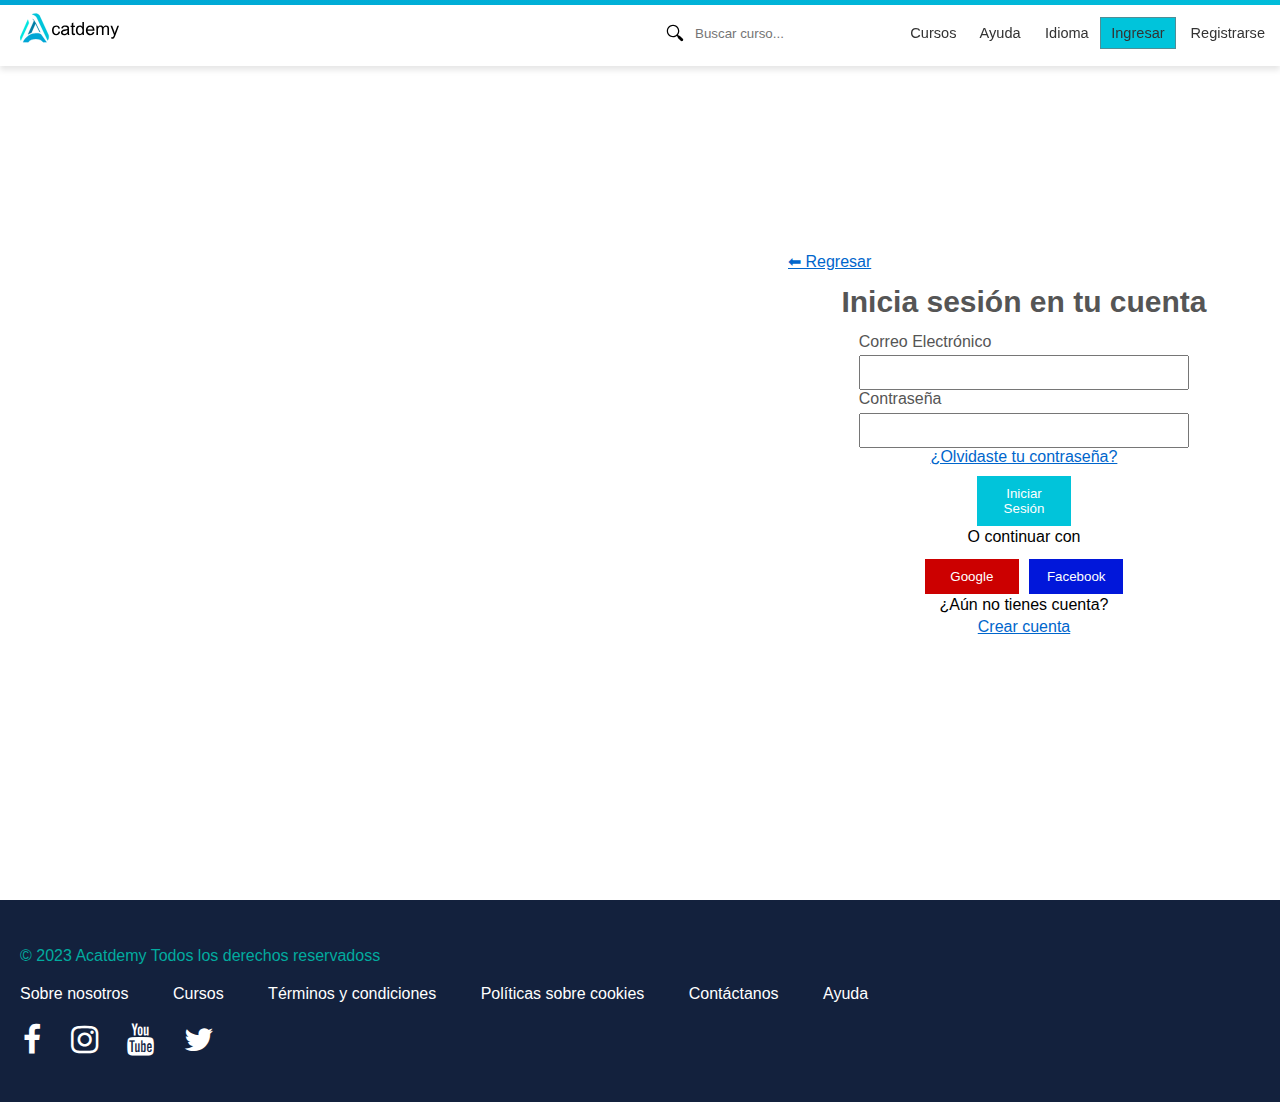
==== Acatdemy/Inter_Inic_Sess/index.html @ 8dd28df3 "Actualizacion de direcciones" ====
<!DOCTYPE html>
<html lang="es">
<head>
    <meta charset="UTF-8">
    <meta name="viewport" content="width=device-width, initial-scale=1.0">
    <link rel="icon" href="Pictures/log_1.svg" type="image/x-icon">
    <link rel="stylesheet" href="Styles/plantilla.css">
    <link rel="stylesheet" href="https://cdnjs.cloudflare.com/ajax/libs/font-awesome/5.15.3/css/all.min.css">
    <!--FONT AWESOME-->
    <link rel="stylesheet" href="https://cdnjs.cloudflare.com/ajax/libs/font-awesome/4.7.0/css/font-awesome.min.css">
    <!--GOOGLE FONTS-->
    <link rel="preconnect" href="https://fonts.gstatic.com">
    <link href="https://fonts.googleapis.com/css2?family=Fredoka+One&family=Play&display=swap" rel="stylesheet"> 
    <script src="https://code.jquery.com/jquery-3.6.0.min.js"></script>
    <script src="Js/plantilla.js" defer></script>
    <title>INICIAR SESION</title>
</head>
<body>
    <header class="page-wrapper">
            <div class="nav-wrapper">
                <div class="grad-bar"></div>
                    <nav class="navbar">
                        <a href="#"><img src="Pictures/cambiado.svg" alt="Company Logo" class="lo"></a>
                        <div class="menu-toggle" id="mobile-menu">
                            <span class="bar"></span>
                            <span class="bar"></span>
                            <span class="bar"></span>
                        </div>
                        <ul class="nav no-search">
                            <li class="nav-item" id="ocultar">
                                <img src="Pictures/lupa.svg" height="20px" alt="" id="lupaImagen">
                                <input type="text" id="search-input" class="search-input" placeholder="Buscar curso...">
                                <ul id="suggestions" class="dropdown-content"></ul>
                            </li>
                            <li class="nav-item"><a href="http://167.172.137.234/moodleacatdemi/" id="cursos">Cursos</a></li>
                            <li class="nav-item"><a href="#" id="ayuda">Ayuda</a></li>
                            <li class="nav-item">
                                <div class="dropdown" id="idiomaDropdown">
                                    <a href="#"><span id="idioma">Idioma</span></a>
                                    <div class="dropdown-content">
                                        <div id="ingles" class="dropdown-option" onclick="cambiarIdioma('en')">Inglés</div>
                                        <div id="espanol" class="dropdown-option" onclick="cambiarIdioma('es')">Español</div>
                                        <div id="frances" class="dropdown-option" onclick="cambiarIdioma('fr')">Francés</div>
                                    </div>
                                </div>
                            </li>
                            <li class="nav-item iniciar"><a id="iniciar" href="#">Ingresar</a></li>
                            <li class="nav-item crear"><a id="registrarse" href="#">Registrarse</a></li>
                        </ul>
                    </nav>
                </div>
    </header>
    <main>
        <div class="welcome-section center-text">
            <div class="left-section">
                <div class="text-overlay">
                    <p>¡Bienvenido de nuevo!</p>
                    <p1>Estamos emocionados de tenerte de vuelta. ¡Comienza tu aprendizaje ahora!</p1>
                </div>
                <img src="https://cdn.pixabay.com/photo/2016/03/26/13/09/cup-of-coffee-1280537_1280.jpg" alt="Bienvenido de nuevo">
            </div>
            <div class="right-section">
                <form action="http://167.172.137.234/moodleacatdemi/login/index.php" method="post" id="login">
                    <a href="http://167.172.137.234/moodleacatdemi/">⬅ Regresar</a>
                    <p class="inic">Inicia sesión en tu cuenta</p>
                    <label for="email">Correo Electrónico</label>
                    <input type="text" name="username" id="username">
                    <label for="password">Contraseña</label>
                    <input type="password" id="password" name="password">
                    <a href="http://167.172.137.234/moodleacatdemi/login/forgot_password.php" class="forgot-password">¿Olvidaste tu contraseña?</a>
                    <button class="blue-button" id="loginbtn" type="submit">Iniciar Sesión</button>
                    <p>O continuar con</p>
                    <div class="button-group">
                        <button class="red-button">Google</button>
                        <button class="blue-button1">Facebook</button>
                    </div>
                    <p>¿Aún no tienes cuenta? <a href="https://www.google.com"  class="create-account">Crear cuenta</a></p>
                </form>
            </div>
        </div>
    </main>
    <footer>
        <div class="footer">

            <div class="row reser">
                <ul>
                    <li id="fo1">© 2023 Acatdemy Todos los derechos reservadoss</li>
                <ul>
                
            </div>
            
            <div class="row">
                <ul>
                    <li id="fo2"><a href="#">Sobre nosotros</a></li>
                    <li id="fo3"><a href="http://167.172.137.234/moodleacatdemi/">Cursos</a></li>
                    <li id="fo4"><a href="#">Términos y condiciones</a></li>
                    <li id="fo5"><a href="#">Políticas sobre cookies</a></li>
                    <li id="fo6"><a href="#">Contáctanos</a></li>
                    <li id="fo7"><a href="#">Ayuda</a></li>
                </ul>
            </div>
            
            <div class="row iconos">
                <a href="https://www.facebook.com/cat.trujillo.edu?mibextid=ZbWKwL"><i class="fa fa-facebook"></i></a>
                <a href="#"><i class="fa fa-instagram"></i></a>
                <a href="#"><i class="fa fa-youtube"></i></a>
                <a href="#"><i class="fa fa-twitter"></i></a>
                </ul>
            </div>
        </div>
    </footer>
    
    
        <script>
            // Array de opciones de sugerencias
            const opciones = ["programacion en python", "redes y topologias", "switch"];
            const lupaImagen = document.getElementById("lupaImagen");

            // Maneja el clic en la imagen de la lupa
            lupaImagen.addEventListener("click", function () {
                const searchInput = document.getElementById("search-input");

                // Activa el input de búsqueda y enfócalo
                searchInput.classList.add("search-active");
                searchInput.focus();
            });
            // Función para mostrar sugerencias
            function mostrarSugerencias(inputValue) {
                const suggestions = opciones.filter((opcion) =>
                    opcion.toLowerCase().includes(inputValue.toLowerCase())
                );

                const suggestionsList = document.getElementById("suggestions");

                // Limpia la lista de sugerencias previas
                suggestionsList.innerHTML = "";

                // Calcula la posición y el ancho de la barra de búsqueda
                const searchInput = document.getElementById("search-input");
                const inputRect = searchInput.getBoundingClientRect();
                const inputWidth = inputRect.width;
                const inputTop = inputRect.bottom;

                // Actualiza la posición de la lista de sugerencias
                suggestionsList.style.width = inputWidth + "px";
                suggestionsList.style.top = inputTop + "px";
                suggestionsList.style.left = inputRect.left + "px";

                // Muestra u oculta la lista de sugerencias según si hay coincidencias
                if (inputValue.length > 0 && suggestions.length > 0) {
                    // Agrega las sugerencias coincidentes a la lista
                    suggestions.forEach((suggestion) => {
                    const listItem = document.createElement("li");
                    listItem.textContent = suggestion;
                    listItem.classList.add("dropdown-option");
                    suggestionsList.appendChild(listItem);
                    });

                    suggestionsList.style.display = "block";
                } else if(inputValue.length === 0) {
                        suggestionsList.style.display = "none"; // Oculta la lista si está vacío
                }else {
                // Si no hay coincidencias, muestra el mensaje "Curso no encontrado"
                const listItem = document.createElement("li");
                listItem.textContent = "Curso no encontrado";
                listItem.classList.add("dropdown-option");
                suggestionsList.appendChild(listItem);
                suggestionsList.style.display = "block";
                }
            }

            // Función para manejar el redireccionamiento
            function redirigirURL(url) {
                window.location.href = url;
            }

            // Maneja el clic en una sugerencia para llenar la barra de búsqueda
            document.getElementById("suggestions").addEventListener("click", function (event) {
                const clickedSuggestion = event.target.textContent;
                this.style.display = "none";

                switch (clickedSuggestion) {
                    case "Curso no encontrado":
                    // Aquí puedes manejar el comportamiento personalizado para "Curso no encontrado"
                    // Por ejemplo, mostrar un mensaje de error o realizar otra acción.
                    break;
                    case "redes y topologias":
                    // Redirige al usuario a cursos.html
                    redirigirURL("cursos.html");
                    break;
                    case "switch":
                    // Redirige al usuario a home.html
                    redirigirURL("home.html");
                    break;
                    case "programacion en python":
                    // Redirige al usuario a google.com
                    redirigirURL("https://www.google.com");
                    break;
                    default:
                    // Por defecto, redirige al usuario a home.html
                    redirigirURL("home.html");
                }
            });

            // Maneja el evento de cambio en el input de búsqueda
            document.getElementById("search-input").addEventListener("input", function () {
                const inputValue = this.value;
                mostrarSugerencias(inputValue);
            });

            // Cerrar la lista de sugerencias si se hace clic en cualquier lugar fuera de ella
            document.addEventListener("click", function (event) {
                if (!event.target.closest(".search-input")) {
                    document.getElementById("suggestions").style.display = "none";
                }
            });

            // PARA EL IDIOMA
            function traducirPlaceholder(idElemento, idioma) {
                const placeholderOriginal = document.getElementById(idElemento).getAttribute("placeholder");
                const urlTraduccion = `https://translate.googleapis.com/translate_a/single?client=gtx&sl=auto&tl=${idioma}&dt=t&q=${encodeURIComponent(placeholderOriginal)}`;

                fetch(urlTraduccion)
                    .then(response => response.json())
                    .then(data => {
                        const placeholderTraducido = data[0][0][0];
                        document.getElementById(idElemento).setAttribute("placeholder", placeholderTraducido);
                    })
                    .catch(error => {
                        console.error(`Error al traducir el placeholder de ${idElemento}:`, error);
                    });
            }

            function traducirElemento(idElemento, idioma) {
                const textoOriginal = document.getElementById(idElemento).textContent;
                const urlTraduccion = `https://translate.googleapis.com/translate_a/single?client=gtx&sl=auto&tl=${idioma}&dt=t&q=${encodeURIComponent(textoOriginal)}`;

                fetch(urlTraduccion)
                    .then(response => response.json())
                    .then(data => {
                        const textoTraducido = data[0][0][0];
                        document.getElementById(idElemento).textContent = textoTraducido;
                    })
                    .catch(error => {
                        console.error(`Error al traducir ${idElemento}:`, error);
                    });
            }

            function cambiarIdioma(idioma) {
                const elementosTraducibles = {
                    cursos: "cursos",
                    ayuda: "ayuda",
                    buscar: "search-input",
                    idioma: "idioma",
                    espanol: "espanol",
                    frances: "frances",
                    ingles: "ingles",
                    iniciar: "iniciar",
                    registrarse: "registrarse",
                    fo1: "fo1",
                    fo2: "fo2",
                    fo3: "fo3",
                    fo4: "fo4",
                    fo5: "fo5",
                    fo6: "fo6",
                    fo7: "fo7"
                };

                for (const id in elementosTraducibles) {
                    if (id === "buscar") {
                        traducirPlaceholder(elementosTraducibles[id], idioma);
                    } else {
                        traducirElemento(elementosTraducibles[id], idioma);
                    }
                }
            }
        </script>
</body>
</html>
---- Acatdemy/Inter_Inic_Sess/Styles/plantilla.css ----
/* Pa las secciones */
* {
    margin: 0;
    padding: 0;
    box-sizing: border-box;
    font-family: 'Lato', 'Arial', sans-serif;
}


h1{
    color: #ffffff;
    text-align: center;
    line-height: 1.4;
}

h3, p {
    color: #000000;
    text-align: center;
    line-height: 1.4;
}

h2 {
    color: #000;
    font-size: 1.3rem;
    text-align: center;
    line-height: 1.4;
    margin-bottom: 10px;
}


/* BASIC SETUP */

.page-wrapper {
    width: 100%;
    height: 20%;
}

.nav-wrapper {
    width: 100%;
    position: -webkit-sticky; /* Safari */
    position: sticky;
    top: 0;
    background-color: #fff;
    z-index: 99;
}

.grad-bar {
    width: 100%;
    position: fixed;
    height: 5px;
    background: linear-gradient(-45deg, #02e7e1, #017ca5, #01c4db, #00a6d5);
    /* position: absolute;
    z-index: 100; */
    background-size: 400% 400%;
        -webkit-animation: gradbar 15s ease infinite;
        -moz-animation: gradbar 15s ease infinite;
        animation: gradbar 15s ease infinite;
    z-index: 100;
}
/* NAVIGATION */

.navbar {
    display: grid;
    grid-template-columns: 3fr 3fr;
    position: fixed;

    align-items: center;
    height: 66px;
    top: 0;
    width: 100%;
    background-color: #fff;
    box-shadow: 0px 4px 6px rgba(0, 0, 0, 0.1);
    z-index: 99;
}

.navbar img {
    height: 38px;
    justify-self: start;
    margin-left: 20px;
}

img#lupaImagen {
    height: 20px;
    margin-right: 5px;
    justify-self: start;
    margin-left: 25px;
}

.navbar ul {
    list-style: none;
    display: grid;
    grid-template-columns: repeat(6,1fr);
    justify-self: end;
}

.nav-item {
    display: flex; /* Habilita Flexbox en los elementos con la clase "nav-item" */
    align-items: center; /* Centra verticalmente el contenido */
    justify-content: center; /* Centra horizontalmente el contenido */
}

.fas.fa-search {
    display: flex; /* Habilita Flexbox en los elementos con la clase "nav-item" */
    align-items: center; /* Centra verticalmente el contenido */
    justify-content: center; /* Centra horizontalmente el contenido */
}

.nav-item a {
    color: #333333;
    font-size: 0.91rem;
    font-weight: 500;
    text-decoration: none;
    transition: color 0.3s ease-out;
    padding: 0px 10px;
}


li .nav-item{
    align-items: center;
    justify-content: center;
}

.nav-item a:hover {
    color: #00c4db;
}

.nav-item.iniciar a{
    padding: 7px 10px;
    background: #00c4db;
    border: 1px #4f8e96 solid;
    align-items: center;
    justify-content: center;
    text-align: center;
}
.nav-item.iniciar a:hover{
    color: white;
}
.nav-item.crear a{
    padding: 7px 15px;
}

.dropdown {
    position: relative;
    display: inline-block;
}

/* Solucionar el problema de la lista desplegable */
.dropdown-content {
    display: none;
    position: absolute;
    background-color: #f9f9f9;
    min-width: 160px;
    box-shadow: 0px 8px 16px 0px rgba(0,0,0,0.2);
    z-index: 101;
    left: 0;
    top: 100%; /* Ajustar la posición superior */
}

.dropdown:hover .dropdown-content {
    display: block;
}

/* Estilos para los elementos de la lista */
.dropdown-option {
    padding: 12px 16px;
    text-decoration: none;
    display: block;
    cursor: pointer;
}

#suggestions {
    display: none;
    position: absolute;
    width: 100%;
    background-color: #fff;
    border: 1px solid #ccc;
    box-shadow: 0px 4px 8px rgba(0, 0, 0, 0.2);
    z-index: 100;
    top: 100%; /* Coloca la lista debajo de la barra de búsqueda */
}
.nav-item input[type="text"] {
    padding: 5px;
    border: none;
    border-radius: 3px;
    margin-right: 10px;
    width: 200px;
}

li.dropdown-option:hover{
    color: #00c4db;
}

/* MOBILE MENU & ANIMATION */

.menu-toggle .bar{
    width: 25px;
    height: 3px;
    background-color: #3f3f3f;
    margin: 5px auto;
    -webkit-transition: all 0.3s ease-in-out;
    -o-transition: all 0.3s ease-in-out;
    transition: all 0.3s ease-in-out;
}

.menu-toggle {
    justify-self: end;
    margin-right: 25px;
    display: none;
}

.menu-toggle:hover{
    cursor: pointer;
}

#mobile-menu.is-active .bar:nth-child(2){
    opacity: 0;
}

#mobile-menu.is-active .bar:nth-child(1){
    -webkit-transform: translateY(8px) rotate(45deg);
    -ms-transform: translateY(8px) rotate(45deg);
    -o-transform: translateY(8px) rotate(45deg);
    transform: translateY(8px) rotate(45deg);
}

#mobile-menu.is-active .bar:nth-child(3){
    -webkit-transform: translateY(-8px) rotate(-45deg);
    -ms-transform: translateY(-8px) rotate(-45deg);
    -o-transform: translateY(-8px) rotate(-45deg);
    transform: translateY(-8px) rotate(-45deg);
}
.dropdown-option:hover{
    color: #00c4db;
}

/* INICIO footer */
.footer{
    background:#13213d;
    padding:30px 0px;
    font-family: 'Play', sans-serif;
    text-align: left;
}
    
.footer .row{
    width:100%;
    margin:1% 0%;
    padding:0.3% 0%;
    color: white;
    font-size:1em;
}

.footer .row a{
    text-decoration:none;
    color: white;
    transition:0.5s;
}
.row.reser{
    color: #02ab9f;
}
.footer .row a:hover{
    color:#02ab9f;
}

.footer .row ul{
    width:100%;
}

.footer .row ul li{
    display:inline-block;
    margin:0px 20px;
    padding: 0px 0px;
}

.footer .row a i{
    font-size:2em;
    margin:0% 1%;
}
div .row.iconos{
    padding-left: 10px;
}

/* FIN DE FOOTER  dfwsfd*/

/*las 2 secciones*/

.welcome-section {
    display: flex;
    flex-wrap: wrap;
    min-height: 100vh;
}

.left-section {
    flex: 60%;
    display: flex;
    flex-direction: column;
    justify-content: center; 
    align-items: center; 
}

.left-section {
    position: relative;
}

.left-section p {
    font-size: 50px;
    margin-bottom: 2px;
    color: #fff;
    text-align: left; /* Centra el texto dentro del contenedor */

}
.left-section p1 {
    font-size: 20px;
    text-align: left; /* Centra el texto dentro del contenedor */

}

.text-overlay {
    position: absolute;
    top: 55%;/* Centra verticalmente el texto */
    left: 40%; /* Centra horizontalmente el texto */
    transform: translate(-50%, -50%); /* Centra exactamente el texto */
    text-align: left; /* Centra el texto dentro del contenedor */
    color: #fff; /* Color del texto */
}

.center-text {
    text-align: center;
}
.left-section img {
    width: 100%; /* La imagen ocupa el 100% del ancho de su contenedor */
    height: 100%; /* La imagen ocupa el 100% de la altura de su contenedor */
    object-fit: cover; /* Ajusta la imagen manteniendo su relación de aspecto y cubriendo el contenedor */
    display: block; /* Elimina el espacio adicional por debajo de la imagen */
    margin: 0 auto; /* Centra la imagen horizontalmente dentro de su contenedor */
}

.right-section {
    flex: 40%;
    background-color: #ffffff;
    padding: 20px;
    box-sizing: border-box;
    display: flex;
    flex-direction: column;
    justify-content: center;

}
.inic{
    font-size: 30px;
    margin-bottom: 10px;
    color:#555555;
    font-weight: bold;
}

.right-section a {
    display: block;
    margin-bottom: 10px;
    color: #0066cc;
    text-align: left;
}
.right-section label {
    margin-left: 15%;
    display: block;
    margin-bottom: 1%;
    text-align: left;
    color:#555555;
}

.right-section input {
    width: 100%;
    padding: 8px;
    box-sizing: border-box;
    display: block;
    margin: 0 auto;
    color:#555555;
}

.blue-button {
    background-color:#01c4da;
    color: #fff;
    padding: 10px;
    border: none;
    cursor: pointer;
}
.blue-button1 {
    background-color:#0117da;
    color: #fff;
    padding: 10px;
    border: none;
    cursor: pointer;
}

.red-button {
    background-color: #cc0000;
    color: #fff;
    padding: 10px;
    border: none;
    cursor: pointer;
}

.button-group {
    display: flex;
    
}
.right-section button.blue-button,
.right-section button.red-button {
    display: block;
    margin: 0 auto;
}
.right-section input {
    width: 70%; /* Asegura que los elementos ocupen todo el ancho disponible */
}
.right-section button {
    width: 20%; /* Asegura que los elementos ocupen todo el ancho disponible */
}
.right-section .button-group {
    display: flex;
    justify-content: center;
    margin-top: 10px; /* Ajusta el margen superior según sea necesario */
}

.right-section .button-group button {
    margin: 0 5px; /* Ajusta el espacio entre los botones según sea necesario */
}

.right-section a.forgot-password,
.right-section a.create-account {
    display: block;
    margin-bottom: 10px;
    color: #0066cc;
    text-align: center;
}






@media only screen and (max-width: 900px) { 


    /* MOBILE HEADINGS */
    h1 {
        margin-left: 0px;
        font-size: 1.9rem;
    }

    h2 {
        font-size: 1rem;
    }
    p {
        font-size: 0.8rem;
    }

    /* MOBILE NAVIGATION */
        
    .navbar ul {
        display: flex;
        flex-direction: column;
        position: fixed;
        justify-content: start;
        top: 55px;
        background-color: #fff;
        width: 100%;
        height: calc(100vh - 55px);
        transform: translate(-101%);
        text-align: center;
        overflow: hidden;
    }

    .navbar li {
        padding: 15px;
    }

    .navbar li:first-child {
        margin-top: 50px;
    }

    .navbar li a {
        font-size: 1rem;
    }
        
    .menu-toggle, .bar {
        display: block;
        cursor: pointer;
    }

    .mobile-nav {
        transform: translate(0%)!important;
    }

    #suggestions {
        width: calc(100% - 55px); /* Resta el espacio del ícono y el margen */
        /* top: 100%; */
        top: 50%;
        left: 50%;
        transform: translate(-1%, -11%);
        /* margin-left: 35%; */
        max-width: none; /* Restablece el ancho máximo */
        max-height: 50vh; /* Limita la altura en dispositivos móviles */
        overflow-y: auto; /* Agregar desplazamiento vertical si es necesario */
    }

    
    #suggestions .dropdown-option {
        padding: 10px 20px; /* Espaciado adecuado para dispositivos móviles */
    }

}



/* footer */
@media (max-width:720px){
    .footer{
        text-align:left;
        padding:5%;
    }
    .footer .row ul li{
        display:block;
        margin:10px 0px;
        text-align:left;
    }
    .footer .row a i{
        margin:0% 3%;
    }
    div .row.iconos{
        margin-left: 0px;
    }
}
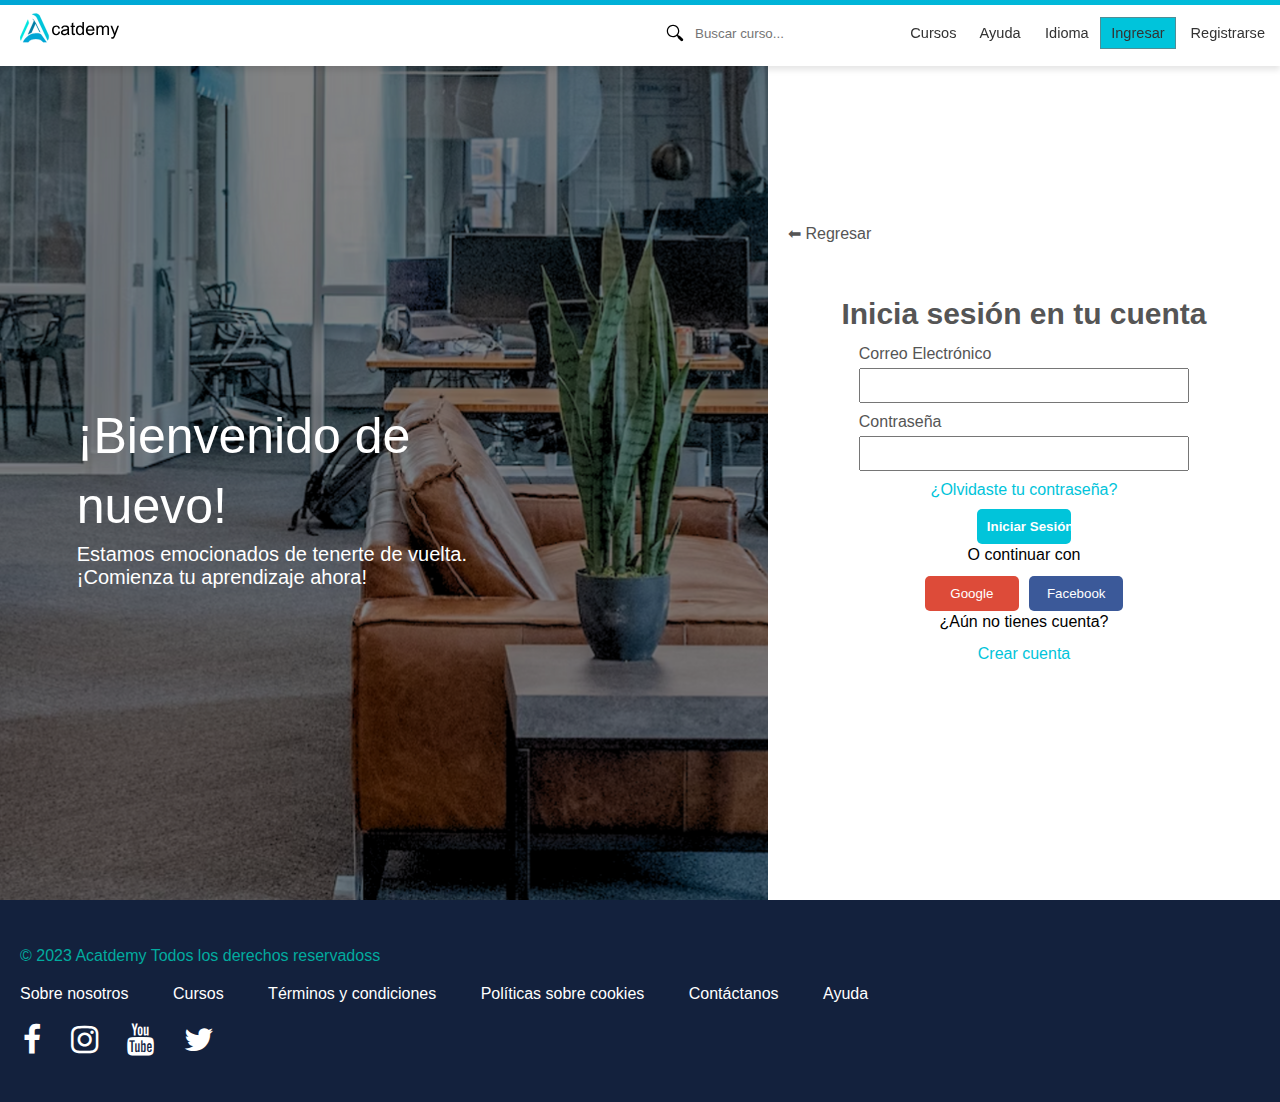
==== commit f2930aaf: "Login fixed" ====
--- a/Acatdemy/Inter_Inic_Sess/index.html
+++ b/Acatdemy/Inter_Inic_Sess/index.html
@@ -57,7 +57,7 @@
                     <p>¡Bienvenido de nuevo!</p>
                     <p1>Estamos emocionados de tenerte de vuelta. ¡Comienza tu aprendizaje ahora!</p1>
                 </div>
-                <img src="https://cdn.pixabay.com/photo/2016/03/26/13/09/cup-of-coffee-1280537_1280.jpg" alt="Bienvenido de nuevo">
+                <img src="Pictures/LogImg.png" alt="Bienvenido de nuevo">
             </div>
             <div class="right-section">
                 <form action="http://167.172.137.234/moodleacatdemi/login/index.php" method="post" id="login">
@@ -67,14 +67,14 @@
                     <input type="text" name="username" id="username">
                     <label for="password">Contraseña</label>
                     <input type="password" id="password" name="password">
-                    <a href="http://167.172.137.234/moodleacatdemi/login/forgot_password.php" class="forgot-password">¿Olvidaste tu contraseña?</a>
+                    <a href="http://167.172.137.234/moodleacatdemi/login/forgot_password.php" class="forgot-password custom-link">¿Olvidaste tu contraseña?</a>
                     <button class="blue-button" id="loginbtn" type="submit">Iniciar Sesión</button>
                     <p>O continuar con</p>
                     <div class="button-group">
                         <button class="red-button">Google</button>
                         <button class="blue-button1">Facebook</button>
                     </div>
-                    <p>¿Aún no tienes cuenta? <a href="https://www.google.com"  class="create-account">Crear cuenta</a></p>
+                    <p>¿Aún no tienes cuenta? <a href="https://www.google.com"  class="create-account custom-link">Crear cuenta</a></p>
                 </form>
             </div>
         </div>
--- a/Acatdemy/Inter_Inic_Sess/Styles/plantilla.css
+++ b/Acatdemy/Inter_Inic_Sess/Styles/plantilla.css
@@ -353,16 +353,20 @@
 
 .right-section a {
     display: block;
-    margin-bottom: 10px;
-    color: #0066cc;
+    margin-bottom: 50px;
+    color: #555555;
     text-align: left;
-}
+    text-decoration: none;
+}
+
+
 .right-section label {
     margin-left: 15%;
     display: block;
     margin-bottom: 1%;
     text-align: left;
     color:#555555;
+    margin-top: 10px;
 }
 
 .right-section input {
@@ -380,26 +384,31 @@
     padding: 10px;
     border: none;
     cursor: pointer;
+    font-weight:700;
+    white-space: nowrap;
+    border-radius: 5px;
 }
 .blue-button1 {
-    background-color:#0117da;
+    background-color:#3b5999;
     color: #fff;
     padding: 10px;
     border: none;
     cursor: pointer;
+    border-radius: 5px;
 }
 
 .red-button {
-    background-color: #cc0000;
+    background-color: #dd4b39;
     color: #fff;
     padding: 10px;
     border: none;
     cursor: pointer;
+    border-radius: 5px;
 }
 
 .button-group {
     display: flex;
-    
+    border-radius: 5px;
 }
 .right-section button.blue-button,
 .right-section button.red-button {
@@ -425,9 +434,11 @@
 .right-section a.forgot-password,
 .right-section a.create-account {
     display: block;
+    margin-top: 10px;
     margin-bottom: 10px;
-    color: #0066cc;
+    color: #01c4da;
     text-align: center;
+    
 }
 
 
